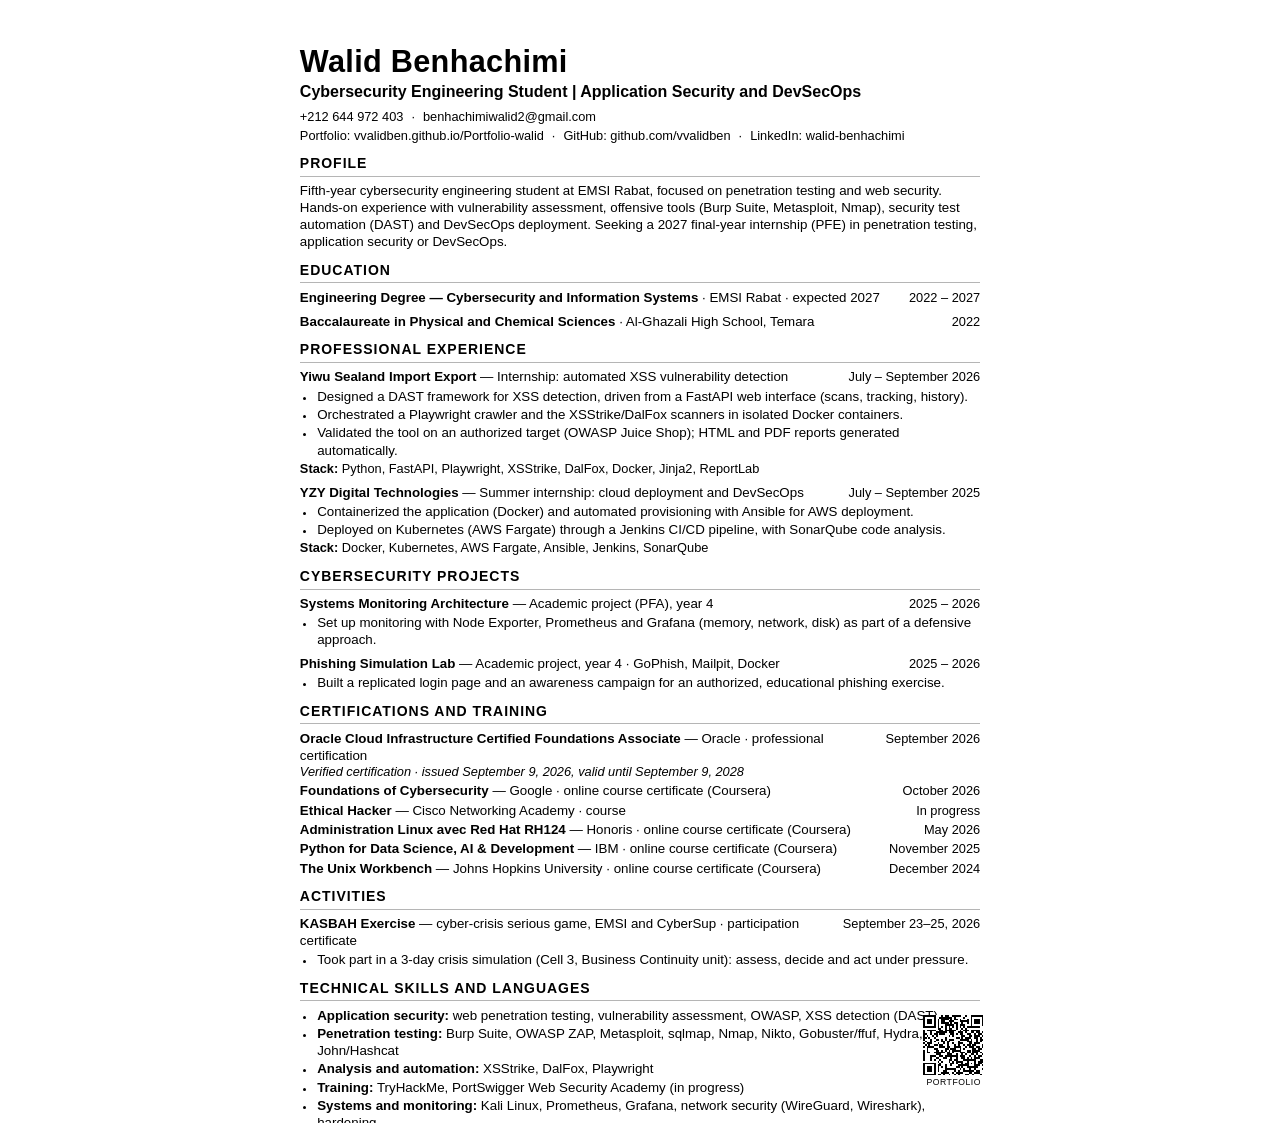
==== assets/cv/cv-source-en.html @ 0a86f388 "Update CV photo and content, add portfolio QR code New profile photo; remove location line; pluraliz" ====
<!DOCTYPE html>
<html lang="en">
<head>
<meta charset="UTF-8">
<title>Walid Benhachimi — CV</title>
<script>if (/[?&]photo=1\b/.test(location.search)) document.documentElement.classList.add('with-photo');</script>
<style>
  @page { size: A4; margin: 0; }
  * { margin: 0; padding: 0; box-sizing: border-box; }

  :root {
    --ink: #000000;
    --rule: #b5b5b5;
  }

  body {
    font-family: Calibri, Carlito, "Segoe UI", Arial, sans-serif;
    color: var(--ink);
    font-size: 10pt;
    line-height: 1.28;
    -webkit-print-color-adjust: exact;
    print-color-adjust: exact;
  }

  a { color: var(--ink); text-decoration: none; }

  .page {
    width: 210mm;
    height: 297mm;
    margin: 0 auto;
    padding: 12mm 15mm 11mm;
    overflow: hidden;
    position: relative;
  }

  .qr {
    position: absolute;
    right: 14mm;
    bottom: 9mm;
    width: 16mm;
    text-align: center;
    text-decoration: none;
    color: var(--ink);
  }
  .qr svg { width: 16mm; height: 16mm; display: block; }
  .qr-cap { display: block; font-size: 6.5pt; letter-spacing: .06em; text-transform: uppercase; margin-top: 1.5pt; }

  /* ===== Header ===== */
  header { display: flex; justify-content: space-between; align-items: flex-start; gap: 6mm; }
  .head-text { min-width: 0; }
  .photo { display: none; flex: none; width: 21mm; height: 26.25mm; object-fit: cover; border: .6pt solid var(--rule); }
  .with-photo .photo { display: block; }
  .name { font-size: 23pt; font-weight: 700; line-height: 1.05; letter-spacing: .01em; }
  .headline { font-size: 12pt; font-weight: 700; margin-top: 3pt; }
  .contact { margin-top: 5pt; font-size: 9.6pt; }
  .contact span + span::before { content: "·"; margin: 0 6pt; }

  /* ===== Sections ===== */
  section { margin-top: 8.5pt; }
  h2 {
    font-size: 10.5pt;
    font-weight: 700;
    text-transform: uppercase;
    letter-spacing: .07em;
    padding-bottom: 2pt;
    border-bottom: 1pt solid var(--rule);
    margin-bottom: 4pt;
  }
  p { margin: 0; }

  .entry + .entry { margin-top: 5pt; }
  .entry-head { display: flex; justify-content: space-between; align-items: baseline; gap: 10pt; }
  .entry-title { font-weight: 700; }
  .entry-title .role { font-weight: 400; }
  .date { flex: none; font-size: 9.6pt; }
  .context { font-style: italic; font-size: 9.6pt; }

  /* Native list markers keep each bullet in reading order in the PDF text layer. */
  ul { list-style: disc; margin-top: 1.5pt; padding-left: 12pt; }
  li { padding-left: 1pt; }
  li::marker { font-size: 8pt; }
  li + li { margin-top: 1pt; }
  .env { margin-top: 1.5pt; font-size: 9.6pt; }

  .label { font-weight: 700; }
  .nowrap { white-space: nowrap; }
  .certs .entry + .entry { margin-top: 1.5pt; }
</style>
</head>
<body>
<div class="page">

  <header>
    <div class="head-text">
    <div class="name">Walid Benhachimi</div>
    <div class="headline">Cybersecurity Engineering Student | Application Security and DevSecOps</div>
    <div class="contact">
      <span>+212 644 972 403</span><span><a href="mailto:benhachimiwalid2@gmail.com">benhachimiwalid2@gmail.com</a></span>
    </div>
    <div class="contact" style="margin-top:2pt">
      <span>Portfolio: <a href="https://vvalidben.github.io/Portfolio-walid/">vvalidben.github.io/Portfolio-walid</a></span><span>GitHub: <a href="https://github.com/vvalidben">github.com/vvalidben</a></span><span>LinkedIn: <a href="https://www.linkedin.com/in/walid-benhachimi-318214273/">walid-benhachimi</a></span>
    </div>
    </div>
    <img class="photo" src="photo-cv.jpg" alt="Walid Benhachimi">
  </header>

  <section>
    <h2>Profile</h2>
    <p>Fifth-year cybersecurity engineering student at EMSI Rabat, focused on penetration testing and web security. Hands-on experience with vulnerability assessment, offensive tools (Burp Suite, Metasploit, Nmap), security test automation (DAST) and DevSecOps deployment. Seeking a 2027 final-year internship (PFE) in penetration testing, application security or DevSecOps.</p>
  </section>

  <section>
    <h2>Education</h2>
    <div class="entry">
      <div class="entry-head">
        <p class="entry-title">Engineering Degree — Cybersecurity and Information Systems <span class="role">· EMSI Rabat · expected 2027</span></p>
        <span class="date">2022 – 2027</span>
      </div>
    </div>
    <div class="entry">
      <div class="entry-head">
        <p class="entry-title">Baccalaureate in Physical and Chemical Sciences <span class="role">· Al-Ghazali High School, Temara</span></p>
        <span class="date">2022</span>
      </div>
    </div>
  </section>

  <section>
    <h2>Professional Experience</h2>
    <div class="entry">
      <div class="entry-head">
        <p class="entry-title">Yiwu Sealand Import Export <span class="role">— Internship: automated XSS vulnerability detection</span></p>
        <span class="date">July – September 2026</span>
      </div>
      <ul>
        <li>Designed a DAST framework for XSS detection, driven from a FastAPI web interface (scans, tracking, history).</li>
        <li>Orchestrated a Playwright crawler and the XSStrike/DalFox scanners in isolated Docker containers.</li>
        <li>Validated the tool on an authorized target (OWASP Juice Shop); HTML and PDF reports generated automatically.</li>
      </ul>
      <p class="env"><b>Stack:</b> Python, FastAPI, Playwright, XSStrike, DalFox, Docker, Jinja2, ReportLab</p>
    </div>
    <div class="entry">
      <div class="entry-head">
        <p class="entry-title">YZY Digital Technologies <span class="role">— Summer internship: cloud deployment and DevSecOps</span></p>
        <span class="date">July – September 2025</span>
      </div>
      <ul>
        <li>Containerized the application (Docker) and automated provisioning with Ansible for AWS deployment.</li>
        <li>Deployed on Kubernetes (AWS Fargate) through a Jenkins CI/CD pipeline, with SonarQube code analysis.</li>
      </ul>
      <p class="env"><b>Stack:</b> Docker, Kubernetes, AWS Fargate, Ansible, Jenkins, SonarQube</p>
    </div>
  </section>

  <section>
    <h2>Cybersecurity Projects</h2>
    <div class="entry">
      <div class="entry-head">
        <p class="entry-title">Systems Monitoring Architecture <span class="role">— Academic project (PFA), year 4</span></p>
        <span class="date">2025 – 2026</span>
      </div>
      <ul>
        <li>Set up monitoring with Node Exporter, Prometheus and Grafana (memory, network, disk) as part of a defensive approach.</li>
      </ul>
    </div>
    <div class="entry">
      <div class="entry-head">
        <p class="entry-title">Phishing Simulation Lab <span class="role">— Academic project, year 4 · GoPhish, Mailpit, Docker</span></p>
        <span class="date">2025 – 2026</span>
      </div>
      <ul>
        <li>Built a replicated login page and an awareness campaign for an authorized, educational phishing exercise.</li>
      </ul>
    </div>
  </section>

  <section class="certs">
    <h2>Certifications and Training</h2>
    <div class="entry">
      <div class="entry-head">
        <p class="entry-title"><a href="https://vvalidben.github.io/Portfolio-walid/assets/certificates/oracle-oci-foundations.png">Oracle Cloud Infrastructure Certified Foundations Associate</a> <span class="role">— Oracle · professional certification</span></p>
        <span class="date">September 2026</span>
      </div>
      <p class="context">Verified certification · issued September 9, 2026, valid until September 9, 2028</p>
    </div>
    <div class="entry">
      <div class="entry-head">
        <p class="entry-title"><a href="https://coursera.org/verify/SGFZQ2C5M0JP">Foundations of Cybersecurity</a> <span class="role">— Google · online course certificate (Coursera)</span></p>
        <span class="date">October 2026</span>
      </div>
    </div>
    <div class="entry">
      <div class="entry-head">
        <p class="entry-title">Ethical Hacker <span class="role">— Cisco Networking Academy · course</span></p>
        <span class="date">In progress</span>
      </div>
    </div>
    <div class="entry">
      <div class="entry-head">
        <p class="entry-title"><a href="https://coursera.org/verify/0NL9LTZA4I38">Administration Linux avec Red Hat RH124</a> <span class="role">— Honoris · online course certificate (Coursera)</span></p>
        <span class="date">May 2026</span>
      </div>
    </div>
    <div class="entry">
      <div class="entry-head">
        <p class="entry-title"><a href="https://coursera.org/verify/TADLF3SEH291">Python for Data Science, AI &amp; Development</a> <span class="role">— IBM · online course certificate (Coursera)</span></p>
        <span class="date">November 2025</span>
      </div>
    </div>
    <div class="entry">
      <div class="entry-head">
        <p class="entry-title"><a href="https://coursera.org/verify/5WN34TWV152K">The Unix Workbench</a> <span class="role">— Johns Hopkins University · online course certificate (Coursera)</span></p>
        <span class="date">December 2024</span>
      </div>
    </div>
  </section>

  <section>
    <h2>Activities</h2>
    <div class="entry">
      <div class="entry-head">
        <p class="entry-title"><a href="https://vvalidben.github.io/Portfolio-walid/assets/certificates/kasbah-crisis-exercise.png">KASBAH Exercise</a> <span class="role">— cyber-crisis serious game, EMSI and CyberSup · participation certificate</span></p>
        <span class="date">September 23–25, 2026</span>
      </div>
      <ul>
        <li>Took part in a 3-day crisis simulation (Cell 3, Business Continuity unit): assess, decide and act under pressure.</li>
      </ul>
    </div>
  </section>

  <section>
    <h2>Technical Skills and Languages</h2>
    <ul>
      <li><span class="label">Application security:</span> web penetration testing, vulnerability assessment, OWASP, XSS detection (DAST)</li>
      <li><span class="label">Penetration testing:</span> Burp Suite, OWASP ZAP, Metasploit, sqlmap, Nmap, Nikto, Gobuster/ffuf, Hydra, John/Hashcat</li>
      <li><span class="label">Analysis and automation:</span> XSStrike, DalFox, Playwright</li>
      <li><span class="label">Training:</span> TryHackMe, PortSwigger Web Security Academy (in progress)</li>
      <li><span class="label">Systems and monitoring:</span> Kali Linux, Prometheus, Grafana, network security (WireGuard, Wireshark), hardening</li>
      <li><span class="label">Cloud and DevSecOps:</span> Docker, Kubernetes, AWS Fargate, Ansible, Jenkins, SonarQube, GitLab/GitHub CI</li>
      <li><span class="label">Development:</span> Python (FastAPI, Django), JavaScript (React, Node.js)</li>
      <li><span class="label">Languages:</span> Arabic (native), French (B2), English (B2)</li>
    </ul>
  </section>

  <a class="qr" href="https://vvalidben.github.io/Portfolio-walid/" aria-label="Portfolio QR code"><svg xmlns="http://www.w3.org/2000/svg" viewBox="0 0 33 33" shape-rendering="crispEdges"><path fill="#ffffff" d="M0 0h33v33H0z"/><path stroke="#000000" d="M0 0.5h7m3 0h1m1 0h2m2 0h5m2 0h1m2 0h7M0 1.5h1m5 0h1m2 0h7m1 0h1m4 0h1m3 0h1m5 0h1M0 2.5h1m1 0h3m1 0h1m1 0h1m1 0h4m1 0h1m1 0h2m1 0h1m3 0h1m1 0h1m1 0h3m1 0h1M0 3.5h1m1 0h3m1 0h1m1 0h1m1 0h2m2 0h3m3 0h5m1 0h1m1 0h3m1 0h1M0 4.5h1m1 0h3m1 0h1m1 0h1m1 0h4m1 0h1m1 0h2m2 0h1m2 0h1m1 0h1m1 0h3m1 0h1M0 5.5h1m5 0h1m1 0h1m3 0h5m1 0h1m1 0h3m3 0h1m5 0h1M0 6.5h7m1 0h1m1 0h1m1 0h1m1 0h1m1 0h1m1 0h1m1 0h1m1 0h1m1 0h7M8 7.5h2m2 0h1m1 0h2m2 0h1m2 0h1m1 0h1M0 8.5h1m1 0h5m2 0h2m1 0h6m2 0h1m1 0h3m1 0h5M0 9.5h1m3 0h1m2 0h6m1 0h3m2 0h3m1 0h1m2 0h2m1 0h2m1 0h1M0 10.5h2m2 0h1m1 0h2m1 0h3m3 0h2m1 0h1m1 0h2m2 0h2m2 0h1m1 0h2M0 11.5h1m1 0h1m2 0h1m1 0h1m6 0h1m1 0h1m4 0h2m2 0h2m1 0h3m1 0h1M0 12.5h2m1 0h1m2 0h1m5 0h1m5 0h2m1 0h1m1 0h3m2 0h2m1 0h1M0 13.5h1m3 0h1m2 0h2m1 0h1m1 0h1m1 0h3m3 0h5m1 0h1m2 0h1m1 0h2M1 14.5h1m2 0h1m1 0h1m3 0h2m1 0h2m4 0h1m4 0h3m2 0h1m1 0h1M0 15.5h1m1 0h3m3 0h1m2 0h1m1 0h1m2 0h1m2 0h3m3 0h2m1 0h3M1 16.5h1m1 0h1m2 0h2m1 0h2m2 0h1m3 0h1m1 0h1m2 0h1m1 0h2m1 0h2m3 0h1M0 17.5h1m1 0h4m3 0h3m1 0h2m2 0h4m2 0h1m1 0h3m1 0h2m1 0h1M2 18.5h1m3 0h2m4 0h2m1 0h3m2 0h1m1 0h1m4 0h2m1 0h2M0 19.5h1m1 0h1m4 0h2m1 0h1m1 0h1m1 0h1m1 0h5m3 0h2m1 0h4M0 20.5h1m1 0h2m2 0h6m1 0h2m1 0h1m3 0h3m1 0h2m1 0h3m1 0h1M0 21.5h1m6 0h3m3 0h3m2 0h1m2 0h1m1 0h1m2 0h2m1 0h1m2 0h1M0 22.5h1m3 0h3m2 0h2m1 0h7m1 0h3m2 0h1m2 0h1m1 0h2M0 23.5h1m3 0h1m2 0h2m2 0h2m2 0h1m2 0h1m2 0h2m1 0h1m1 0h1m1 0h3M0 24.5h1m3 0h1m1 0h1m2 0h1m4 0h2m1 0h2m3 0h7m2 0h2M8 25.5h1m1 0h1m3 0h1m1 0h1m1 0h4m2 0h1m3 0h1m1 0h3M0 26.5h7m2 0h1m5 0h2m1 0h1m2 0h1m1 0h2m1 0h1m1 0h1m1 0h2M0 27.5h1m5 0h1m1 0h2m2 0h1m2 0h1m3 0h6m3 0h3m1 0h1M0 28.5h1m1 0h3m1 0h1m1 0h1m1 0h1m1 0h1m5 0h2m1 0h1m2 0h6M0 29.5h1m1 0h3m1 0h1m1 0h1m3 0h6m2 0h1m1 0h1m2 0h1m2 0h1m3 0h1M0 30.5h1m1 0h3m1 0h1m1 0h1m2 0h2m4 0h1m1 0h1m2 0h6m1 0h2M0 31.5h1m5 0h1m3 0h4m2 0h1m1 0h4m3 0h2m1 0h3M0 32.5h7m1 0h2m1 0h1m2 0h1m2 0h1m1 0h1m3 0h2m2 0h1m3 0h1"/></svg><span class="qr-cap">Portfolio</span></a>

</div>
</body>
</html>
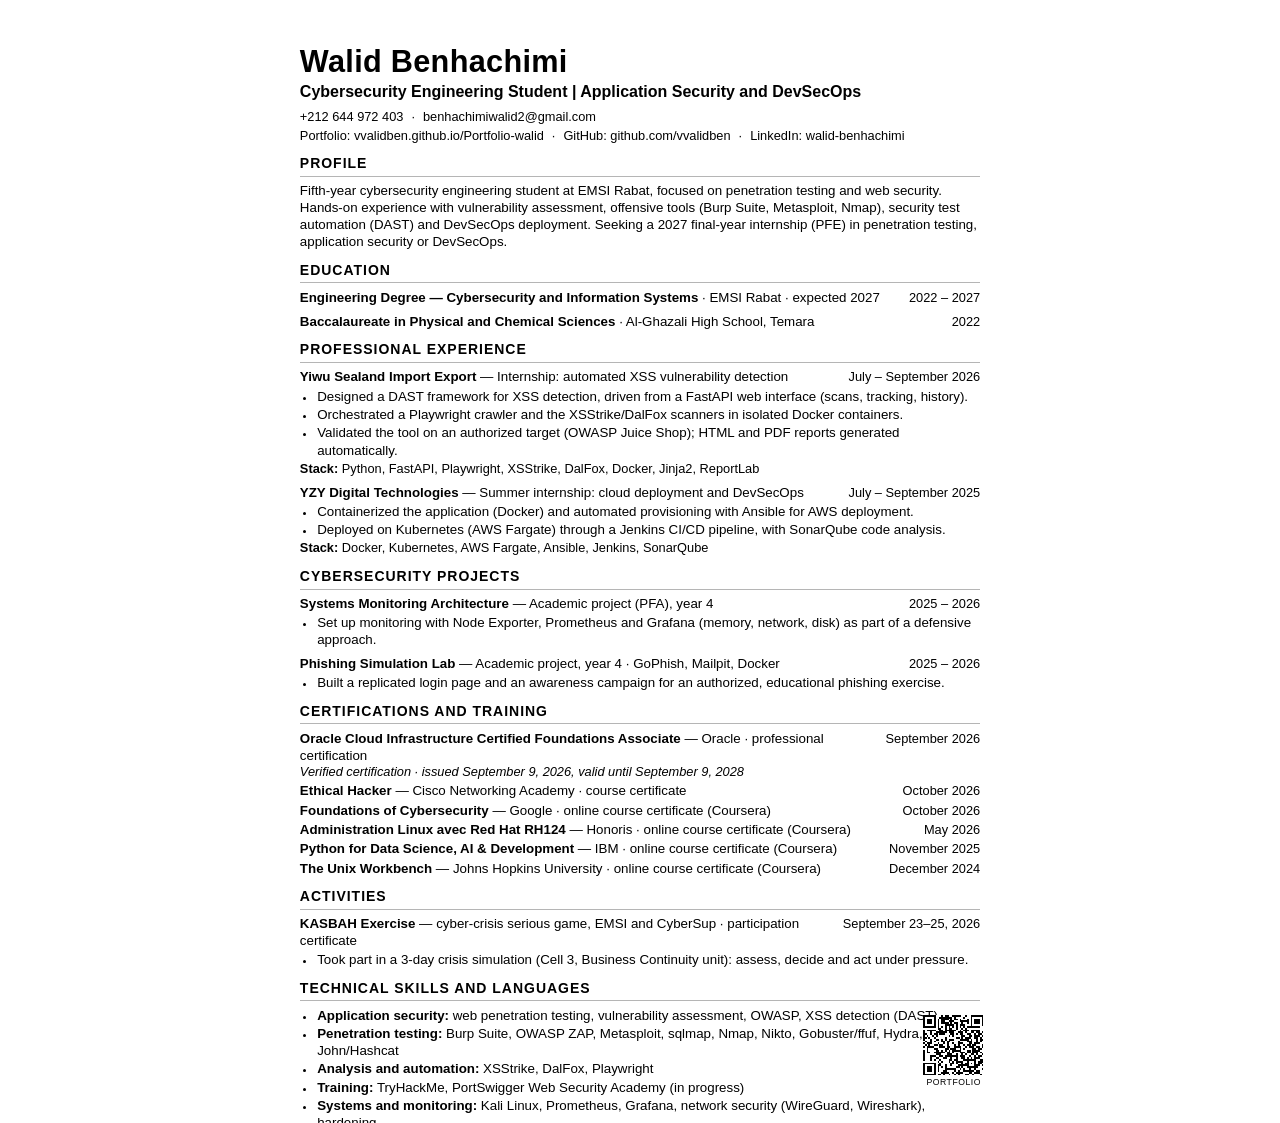
==== commit 2589d025: "Add Cisco Ethical Hacker certificate to portfolio and CV Completed 28 Oct 2026; shown in the portfol" ====
--- a/assets/cv/cv-source-en.html
+++ b/assets/cv/cv-source-en.html
@@ -185,14 +185,14 @@
     </div>
     <div class="entry">
       <div class="entry-head">
+        <p class="entry-title"><a href="https://vvalidben.github.io/Portfolio-walid/assets/certificates/cisco-ethical-hacker.jpg">Ethical Hacker</a> <span class="role">— Cisco Networking Academy · course certificate</span></p>
+        <span class="date">October 2026</span>
+      </div>
+    </div>
+    <div class="entry">
+      <div class="entry-head">
         <p class="entry-title"><a href="https://coursera.org/verify/SGFZQ2C5M0JP">Foundations of Cybersecurity</a> <span class="role">— Google · online course certificate (Coursera)</span></p>
         <span class="date">October 2026</span>
-      </div>
-    </div>
-    <div class="entry">
-      <div class="entry-head">
-        <p class="entry-title">Ethical Hacker <span class="role">— Cisco Networking Academy · course</span></p>
-        <span class="date">In progress</span>
       </div>
     </div>
     <div class="entry">
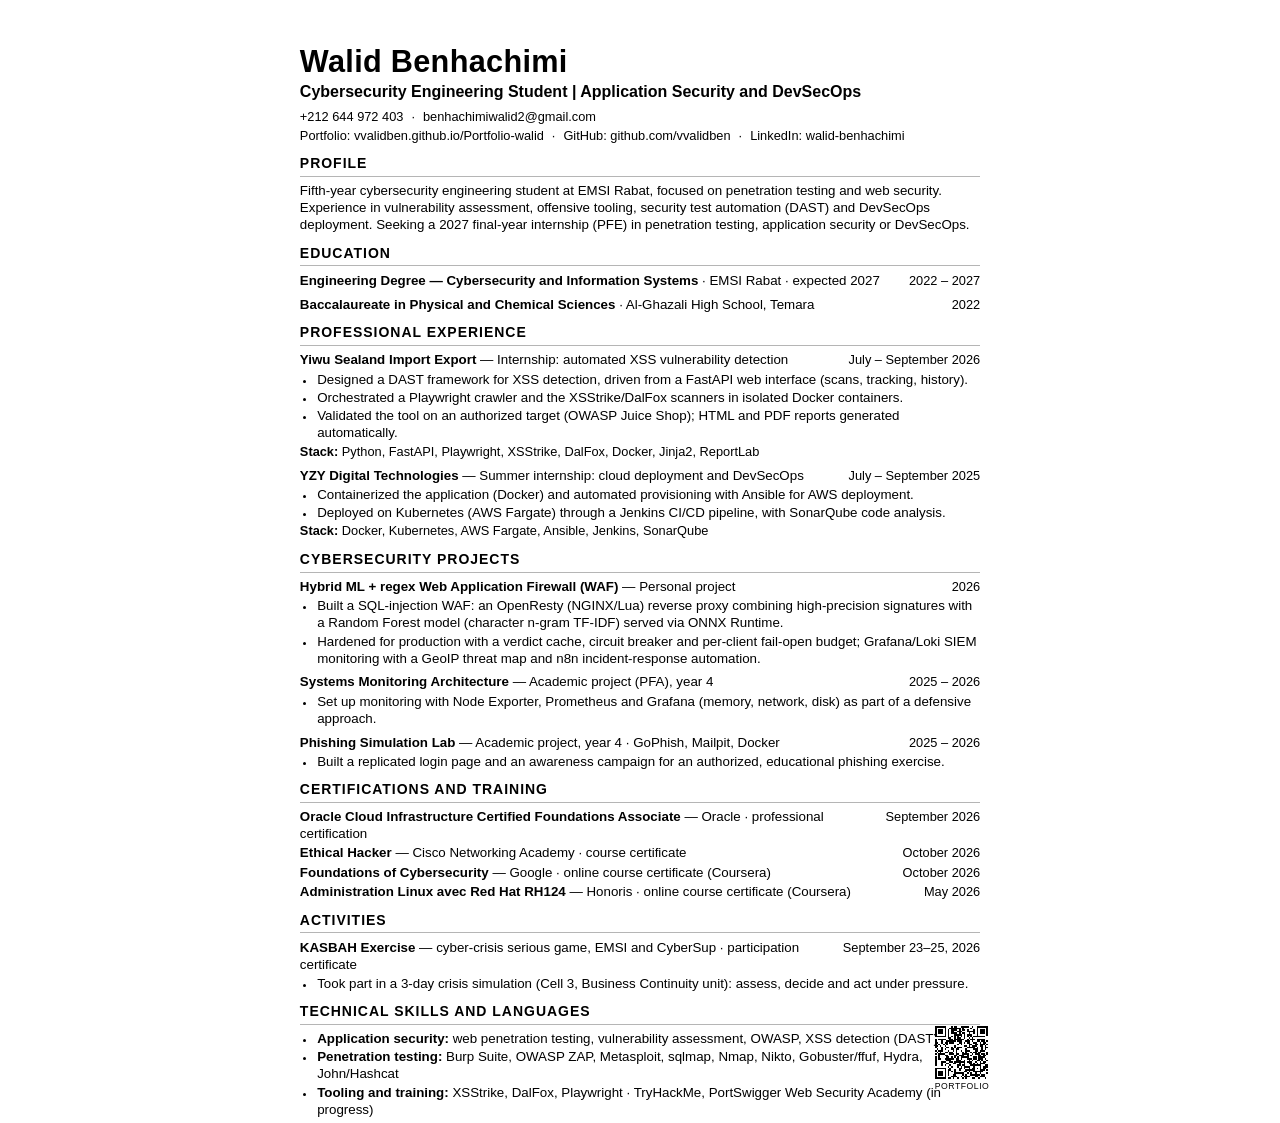
==== commit f0047984: "Add ML Web Application Firewall to CV; fit to one page Add the hybrid ML + regex WAF (SQL injection)" ====
--- a/assets/cv/cv-source-en.html
+++ b/assets/cv/cv-source-en.html
@@ -35,14 +35,14 @@
 
   .qr {
     position: absolute;
-    right: 14mm;
-    bottom: 9mm;
-    width: 16mm;
+    right: 13mm;
+    bottom: 8mm;
+    width: 14mm;
     text-align: center;
     text-decoration: none;
     color: var(--ink);
   }
-  .qr svg { width: 16mm; height: 16mm; display: block; }
+  .qr svg { width: 14mm; height: 14mm; display: block; }
   .qr-cap { display: block; font-size: 6.5pt; letter-spacing: .06em; text-transform: uppercase; margin-top: 1.5pt; }
 
   /* ===== Header ===== */
@@ -106,7 +106,7 @@
 
   <section>
     <h2>Profile</h2>
-    <p>Fifth-year cybersecurity engineering student at EMSI Rabat, focused on penetration testing and web security. Hands-on experience with vulnerability assessment, offensive tools (Burp Suite, Metasploit, Nmap), security test automation (DAST) and DevSecOps deployment. Seeking a 2027 final-year internship (PFE) in penetration testing, application security or DevSecOps.</p>
+    <p>Fifth-year cybersecurity engineering student at EMSI Rabat, focused on penetration testing and web security. Experience in vulnerability assessment, offensive tooling, security test automation (DAST) and DevSecOps deployment. Seeking a 2027 final-year internship (PFE) in penetration testing, application security or DevSecOps.</p>
   </section>
 
   <section>
@@ -156,6 +156,16 @@
     <h2>Cybersecurity Projects</h2>
     <div class="entry">
       <div class="entry-head">
+        <p class="entry-title">Hybrid ML + regex Web Application Firewall (WAF) <span class="role">— Personal project</span></p>
+        <span class="date">2026</span>
+      </div>
+      <ul>
+        <li>Built a SQL-injection WAF: an OpenResty (NGINX/Lua) reverse proxy combining high-precision signatures with a Random Forest model (character n-gram TF-IDF) served via ONNX Runtime.</li>
+        <li>Hardened for production with a verdict cache, circuit breaker and per-client fail-open budget; Grafana/Loki SIEM monitoring with a GeoIP threat map and n8n incident-response automation.</li>
+      </ul>
+    </div>
+    <div class="entry">
+      <div class="entry-head">
         <p class="entry-title">Systems Monitoring Architecture <span class="role">— Academic project (PFA), year 4</span></p>
         <span class="date">2025 – 2026</span>
       </div>
@@ -181,7 +191,6 @@
         <p class="entry-title"><a href="https://vvalidben.github.io/Portfolio-walid/assets/certificates/oracle-oci-foundations.png">Oracle Cloud Infrastructure Certified Foundations Associate</a> <span class="role">— Oracle · professional certification</span></p>
         <span class="date">September 2026</span>
       </div>
-      <p class="context">Verified certification · issued September 9, 2026, valid until September 9, 2028</p>
     </div>
     <div class="entry">
       <div class="entry-head">
@@ -199,18 +208,6 @@
       <div class="entry-head">
         <p class="entry-title"><a href="https://coursera.org/verify/0NL9LTZA4I38">Administration Linux avec Red Hat RH124</a> <span class="role">— Honoris · online course certificate (Coursera)</span></p>
         <span class="date">May 2026</span>
-      </div>
-    </div>
-    <div class="entry">
-      <div class="entry-head">
-        <p class="entry-title"><a href="https://coursera.org/verify/TADLF3SEH291">Python for Data Science, AI &amp; Development</a> <span class="role">— IBM · online course certificate (Coursera)</span></p>
-        <span class="date">November 2025</span>
-      </div>
-    </div>
-    <div class="entry">
-      <div class="entry-head">
-        <p class="entry-title"><a href="https://coursera.org/verify/5WN34TWV152K">The Unix Workbench</a> <span class="role">— Johns Hopkins University · online course certificate (Coursera)</span></p>
-        <span class="date">December 2024</span>
       </div>
     </div>
   </section>
@@ -233,9 +230,8 @@
     <ul>
       <li><span class="label">Application security:</span> web penetration testing, vulnerability assessment, OWASP, XSS detection (DAST)</li>
       <li><span class="label">Penetration testing:</span> Burp Suite, OWASP ZAP, Metasploit, sqlmap, Nmap, Nikto, Gobuster/ffuf, Hydra, John/Hashcat</li>
-      <li><span class="label">Analysis and automation:</span> XSStrike, DalFox, Playwright</li>
-      <li><span class="label">Training:</span> TryHackMe, PortSwigger Web Security Academy (in progress)</li>
-      <li><span class="label">Systems and monitoring:</span> Kali Linux, Prometheus, Grafana, network security (WireGuard, Wireshark), hardening</li>
+      <li><span class="label">Tooling and training:</span> XSStrike, DalFox, Playwright · TryHackMe, PortSwigger Web Security Academy (in progress)</li>
+      <li><span class="label">Systems and monitoring:</span> Kali Linux, Prometheus, Grafana, WireGuard, Wireshark, hardening</li>
       <li><span class="label">Cloud and DevSecOps:</span> Docker, Kubernetes, AWS Fargate, Ansible, Jenkins, SonarQube, GitLab/GitHub CI</li>
       <li><span class="label">Development:</span> Python (FastAPI, Django), JavaScript (React, Node.js)</li>
       <li><span class="label">Languages:</span> Arabic (native), French (B2), English (B2)</li>
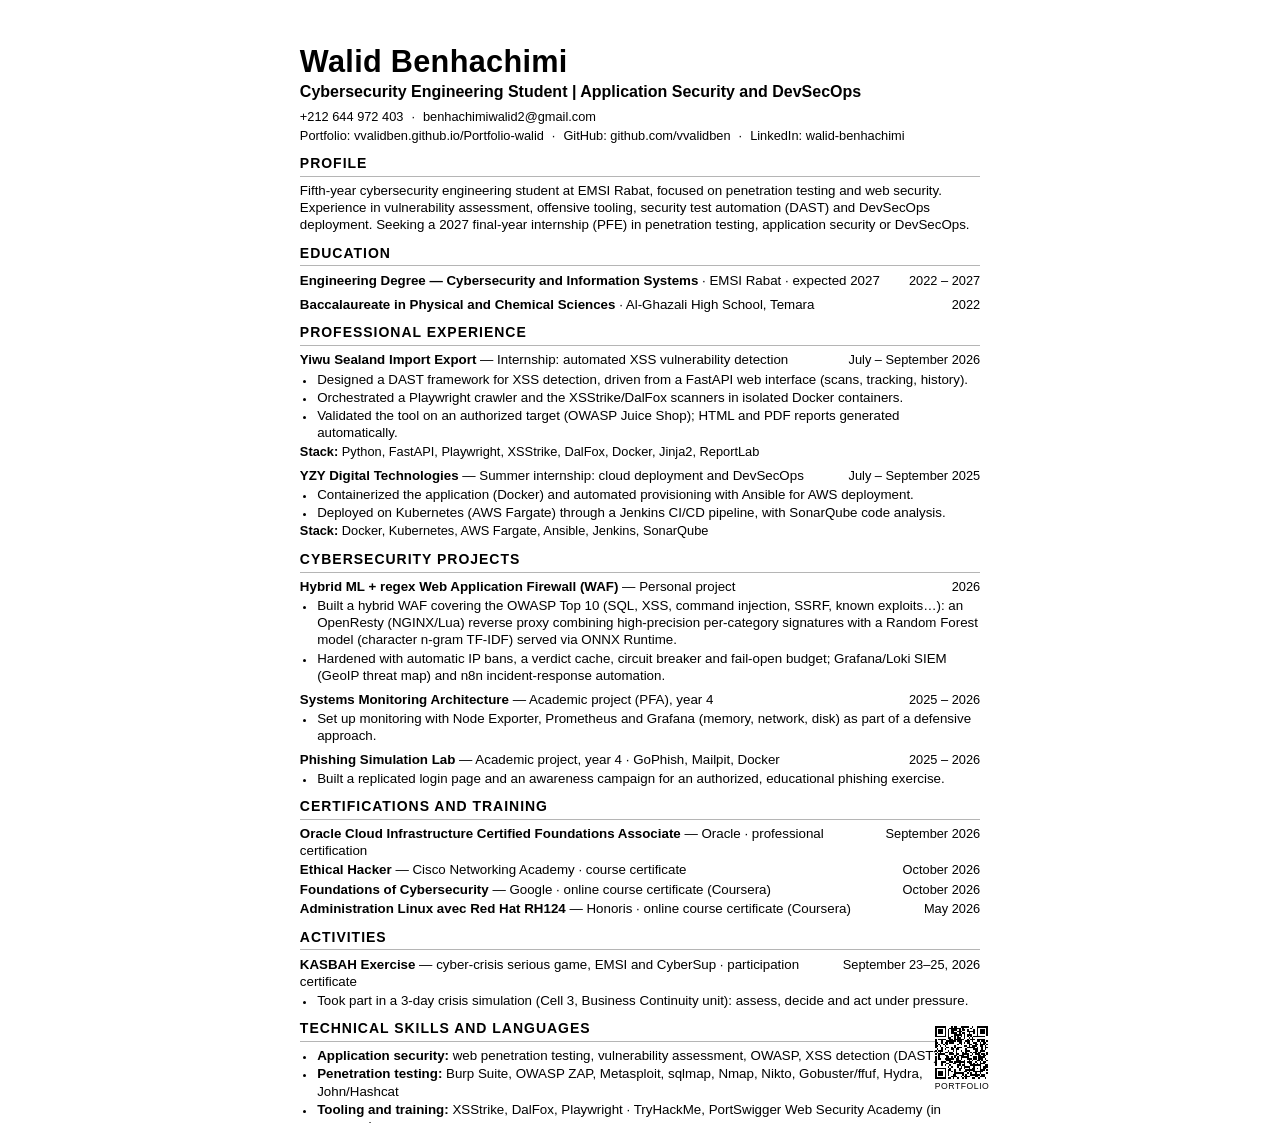
==== commit f54c1408: "Reframe WAF as OWASP Top 10 engine in CV and portfolio The WAF-Walkthrough OWASP Top 10 work (featur" ====
--- a/assets/cv/cv-source-en.html
+++ b/assets/cv/cv-source-en.html
@@ -160,8 +160,8 @@
         <span class="date">2026</span>
       </div>
       <ul>
-        <li>Built a SQL-injection WAF: an OpenResty (NGINX/Lua) reverse proxy combining high-precision signatures with a Random Forest model (character n-gram TF-IDF) served via ONNX Runtime.</li>
-        <li>Hardened for production with a verdict cache, circuit breaker and per-client fail-open budget; Grafana/Loki SIEM monitoring with a GeoIP threat map and n8n incident-response automation.</li>
+        <li>Built a hybrid WAF covering the OWASP Top 10 (SQL, XSS, command injection, SSRF, known exploits…): an OpenResty (NGINX/Lua) reverse proxy combining high-precision per-category signatures with a Random Forest model (character n-gram TF-IDF) served via ONNX Runtime.</li>
+        <li>Hardened with automatic IP bans, a verdict cache, circuit breaker and fail-open budget; Grafana/Loki SIEM (GeoIP threat map) and n8n incident-response automation.</li>
       </ul>
     </div>
     <div class="entry">
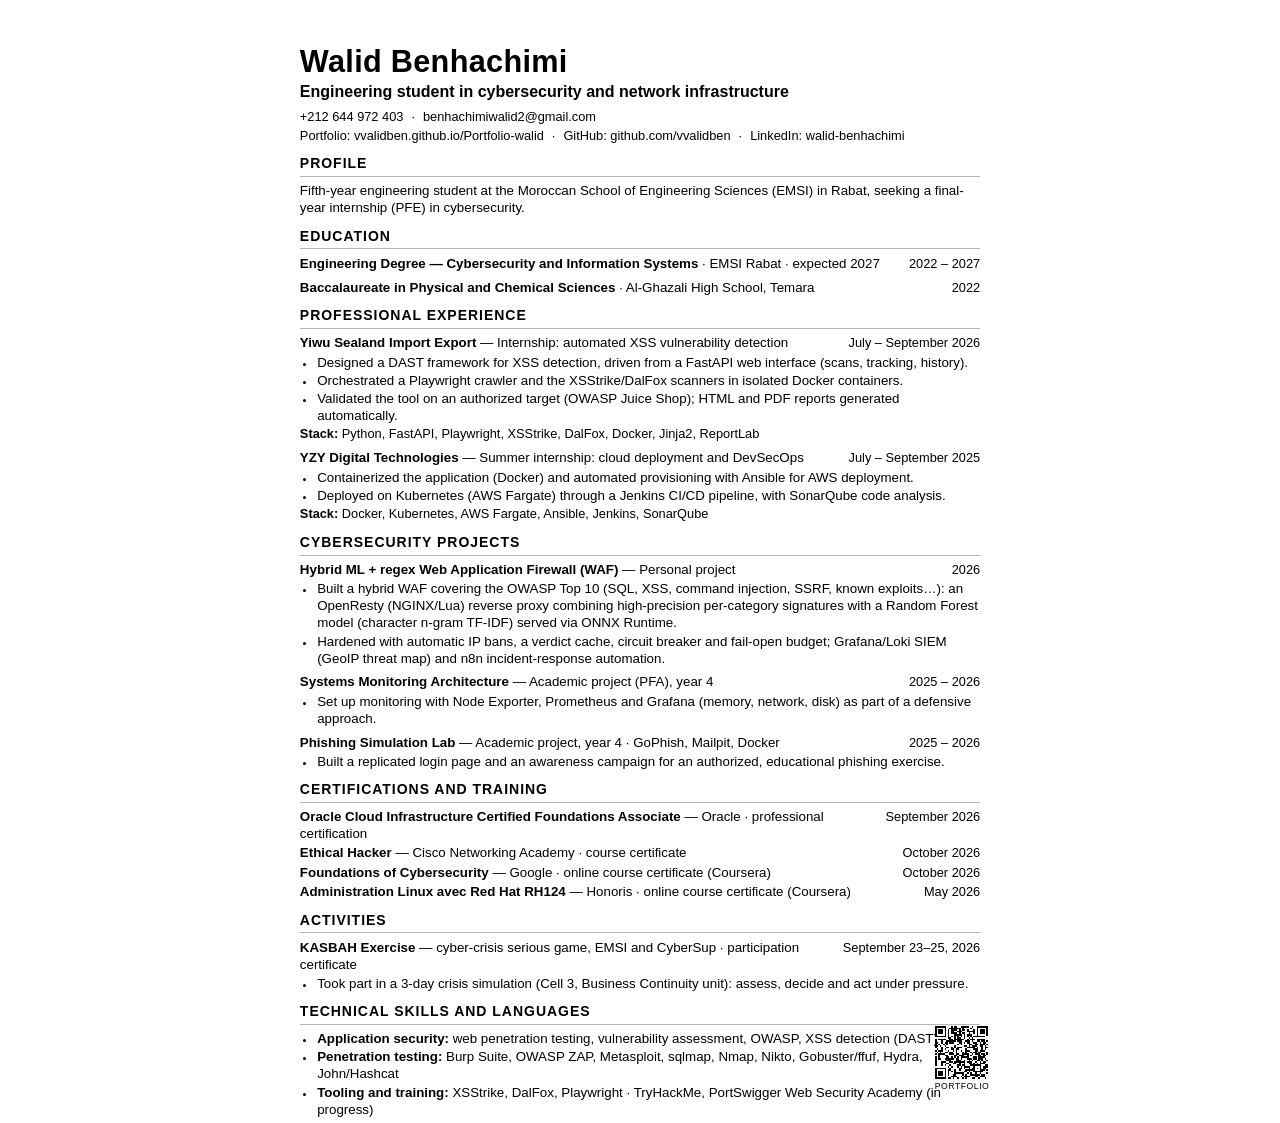
==== commit ba588100: "Simplify CV headline and profile - Headline (FR/EN): drop "Application Security and DevSecOps"; now " ====
--- a/assets/cv/cv-source-en.html
+++ b/assets/cv/cv-source-en.html
@@ -93,7 +93,7 @@
   <header>
     <div class="head-text">
     <div class="name">Walid Benhachimi</div>
-    <div class="headline">Cybersecurity Engineering Student | Application Security and DevSecOps</div>
+    <div class="headline">Engineering student in cybersecurity and network infrastructure</div>
     <div class="contact">
       <span>+212 644 972 403</span><span><a href="mailto:benhachimiwalid2@gmail.com">benhachimiwalid2@gmail.com</a></span>
     </div>
@@ -106,7 +106,7 @@
 
   <section>
     <h2>Profile</h2>
-    <p>Fifth-year cybersecurity engineering student at EMSI Rabat, focused on penetration testing and web security. Experience in vulnerability assessment, offensive tooling, security test automation (DAST) and DevSecOps deployment. Seeking a 2027 final-year internship (PFE) in penetration testing, application security or DevSecOps.</p>
+    <p>Fifth-year engineering student at the Moroccan School of Engineering Sciences (EMSI) in Rabat, seeking a final-year internship (PFE) in cybersecurity.</p>
   </section>
 
   <section>
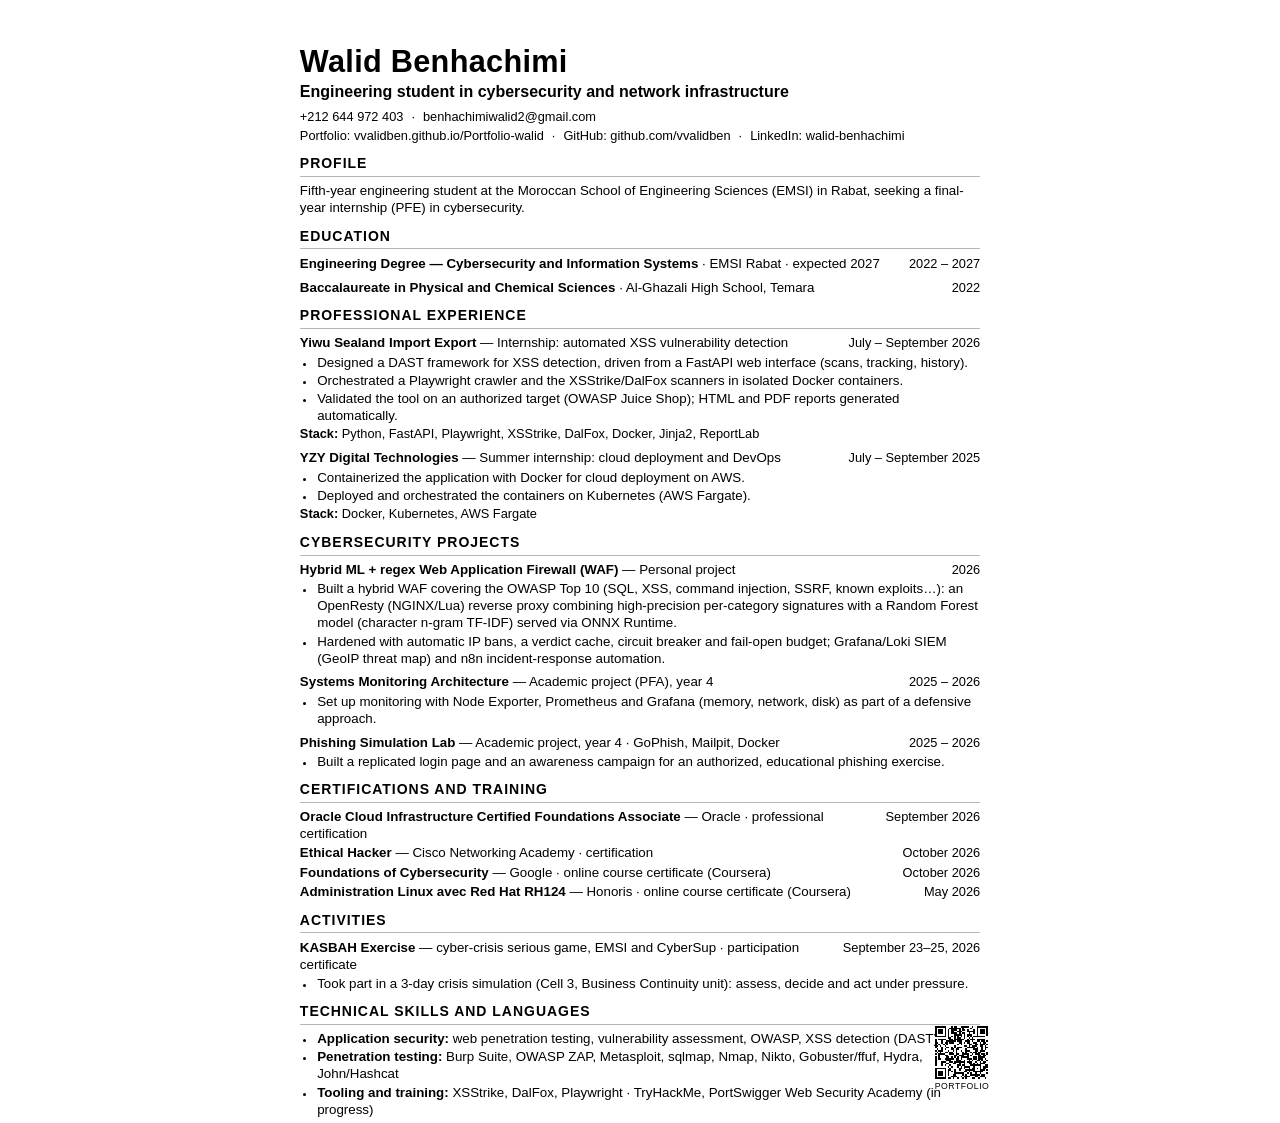
==== commit a46ac8a3: "Correct YZY internship stack and Ethical Hacker label - YZY Digital Technologies: "DevSecOps" -> "De" ====
--- a/assets/cv/cv-source-en.html
+++ b/assets/cv/cv-source-en.html
@@ -141,14 +141,14 @@
     </div>
     <div class="entry">
       <div class="entry-head">
-        <p class="entry-title">YZY Digital Technologies <span class="role">— Summer internship: cloud deployment and DevSecOps</span></p>
+        <p class="entry-title">YZY Digital Technologies <span class="role">— Summer internship: cloud deployment and DevOps</span></p>
         <span class="date">July – September 2025</span>
       </div>
       <ul>
-        <li>Containerized the application (Docker) and automated provisioning with Ansible for AWS deployment.</li>
-        <li>Deployed on Kubernetes (AWS Fargate) through a Jenkins CI/CD pipeline, with SonarQube code analysis.</li>
-      </ul>
-      <p class="env"><b>Stack:</b> Docker, Kubernetes, AWS Fargate, Ansible, Jenkins, SonarQube</p>
+        <li>Containerized the application with Docker for cloud deployment on AWS.</li>
+        <li>Deployed and orchestrated the containers on Kubernetes (AWS Fargate).</li>
+      </ul>
+      <p class="env"><b>Stack:</b> Docker, Kubernetes, AWS Fargate</p>
     </div>
   </section>
 
@@ -194,7 +194,7 @@
     </div>
     <div class="entry">
       <div class="entry-head">
-        <p class="entry-title"><a href="https://vvalidben.github.io/Portfolio-walid/assets/certificates/cisco-ethical-hacker.jpg">Ethical Hacker</a> <span class="role">— Cisco Networking Academy · course certificate</span></p>
+        <p class="entry-title"><a href="https://vvalidben.github.io/Portfolio-walid/assets/certificates/cisco-ethical-hacker.jpg">Ethical Hacker</a> <span class="role">— Cisco Networking Academy · certification</span></p>
         <span class="date">October 2026</span>
       </div>
     </div>
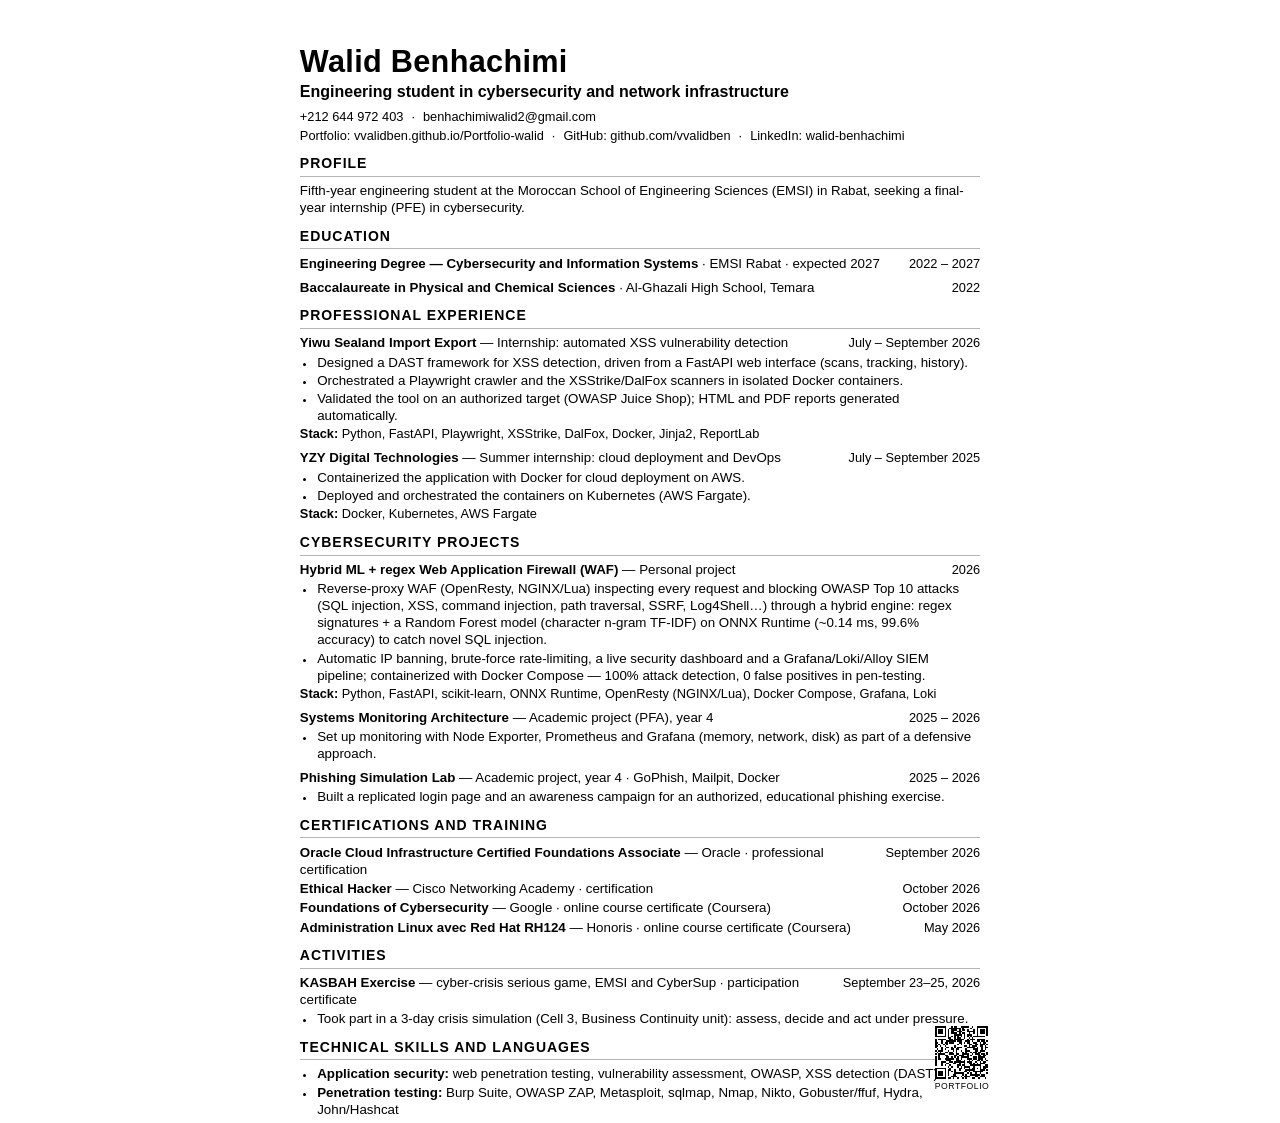
==== commit 7b97c3b0: "Reform WAF CV entry with metrics and a stack line Condensed the project's description to two tight C" ====
--- a/assets/cv/cv-source-en.html
+++ b/assets/cv/cv-source-en.html
@@ -160,9 +160,10 @@
         <span class="date">2026</span>
       </div>
       <ul>
-        <li>Built a hybrid WAF covering the OWASP Top 10 (SQL, XSS, command injection, SSRF, known exploits…): an OpenResty (NGINX/Lua) reverse proxy combining high-precision per-category signatures with a Random Forest model (character n-gram TF-IDF) served via ONNX Runtime.</li>
-        <li>Hardened with automatic IP bans, a verdict cache, circuit breaker and fail-open budget; Grafana/Loki SIEM (GeoIP threat map) and n8n incident-response automation.</li>
-      </ul>
+        <li>Reverse-proxy WAF (OpenResty, NGINX/Lua) inspecting every request and blocking OWASP Top 10 attacks (SQL injection, XSS, command injection, path traversal, SSRF, Log4Shell…) through a hybrid engine: regex signatures + a Random Forest model (character n-gram TF-IDF) on ONNX Runtime (~0.14 ms, 99.6% accuracy) to catch novel SQL injection.</li>
+        <li>Automatic IP banning, brute-force rate-limiting, a live security dashboard and a Grafana/Loki/Alloy SIEM pipeline; containerized with Docker Compose — 100% attack detection, 0 false positives in pen-testing.</li>
+      </ul>
+      <p class="env"><b>Stack:</b> Python, FastAPI, scikit-learn, ONNX Runtime, OpenResty (NGINX/Lua), Docker Compose, Grafana, Loki</p>
     </div>
     <div class="entry">
       <div class="entry-head">
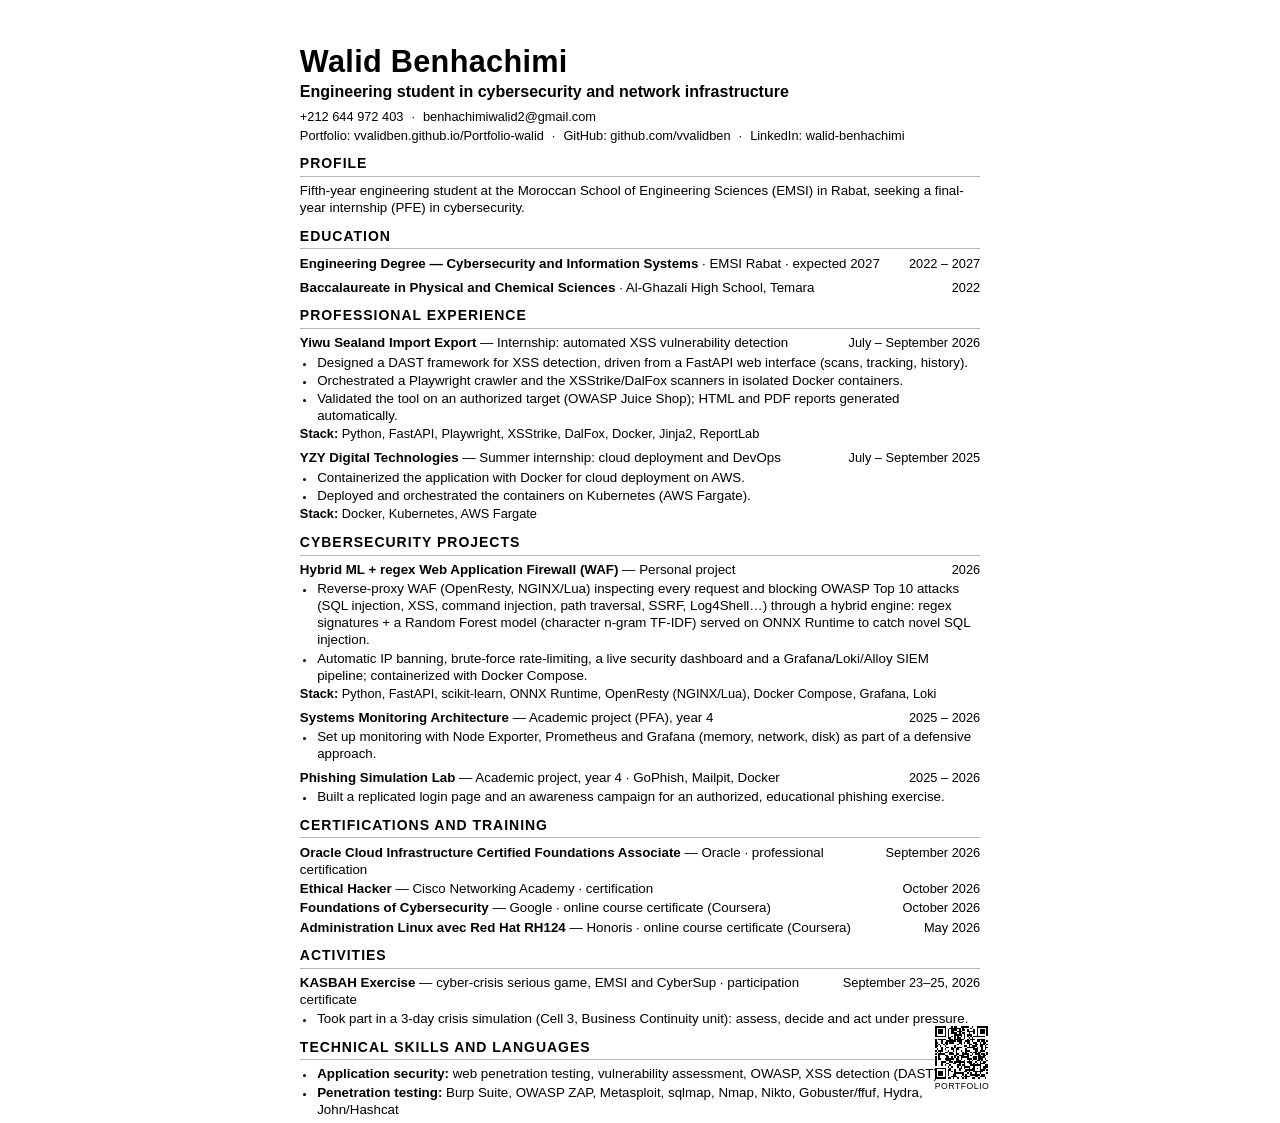
==== commit 1f7f2a63: "Simplify WAF CV entry: drop performance stats Removed the metrics (~0.14 ms, 99.6% accuracy, 100% de" ====
--- a/assets/cv/cv-source-en.html
+++ b/assets/cv/cv-source-en.html
@@ -160,8 +160,8 @@
         <span class="date">2026</span>
       </div>
       <ul>
-        <li>Reverse-proxy WAF (OpenResty, NGINX/Lua) inspecting every request and blocking OWASP Top 10 attacks (SQL injection, XSS, command injection, path traversal, SSRF, Log4Shell…) through a hybrid engine: regex signatures + a Random Forest model (character n-gram TF-IDF) on ONNX Runtime (~0.14 ms, 99.6% accuracy) to catch novel SQL injection.</li>
-        <li>Automatic IP banning, brute-force rate-limiting, a live security dashboard and a Grafana/Loki/Alloy SIEM pipeline; containerized with Docker Compose — 100% attack detection, 0 false positives in pen-testing.</li>
+        <li>Reverse-proxy WAF (OpenResty, NGINX/Lua) inspecting every request and blocking OWASP Top 10 attacks (SQL injection, XSS, command injection, path traversal, SSRF, Log4Shell…) through a hybrid engine: regex signatures + a Random Forest model (character n-gram TF-IDF) served on ONNX Runtime to catch novel SQL injection.</li>
+        <li>Automatic IP banning, brute-force rate-limiting, a live security dashboard and a Grafana/Loki/Alloy SIEM pipeline; containerized with Docker Compose.</li>
       </ul>
       <p class="env"><b>Stack:</b> Python, FastAPI, scikit-learn, ONNX Runtime, OpenResty (NGINX/Lua), Docker Compose, Grafana, Loki</p>
     </div>
